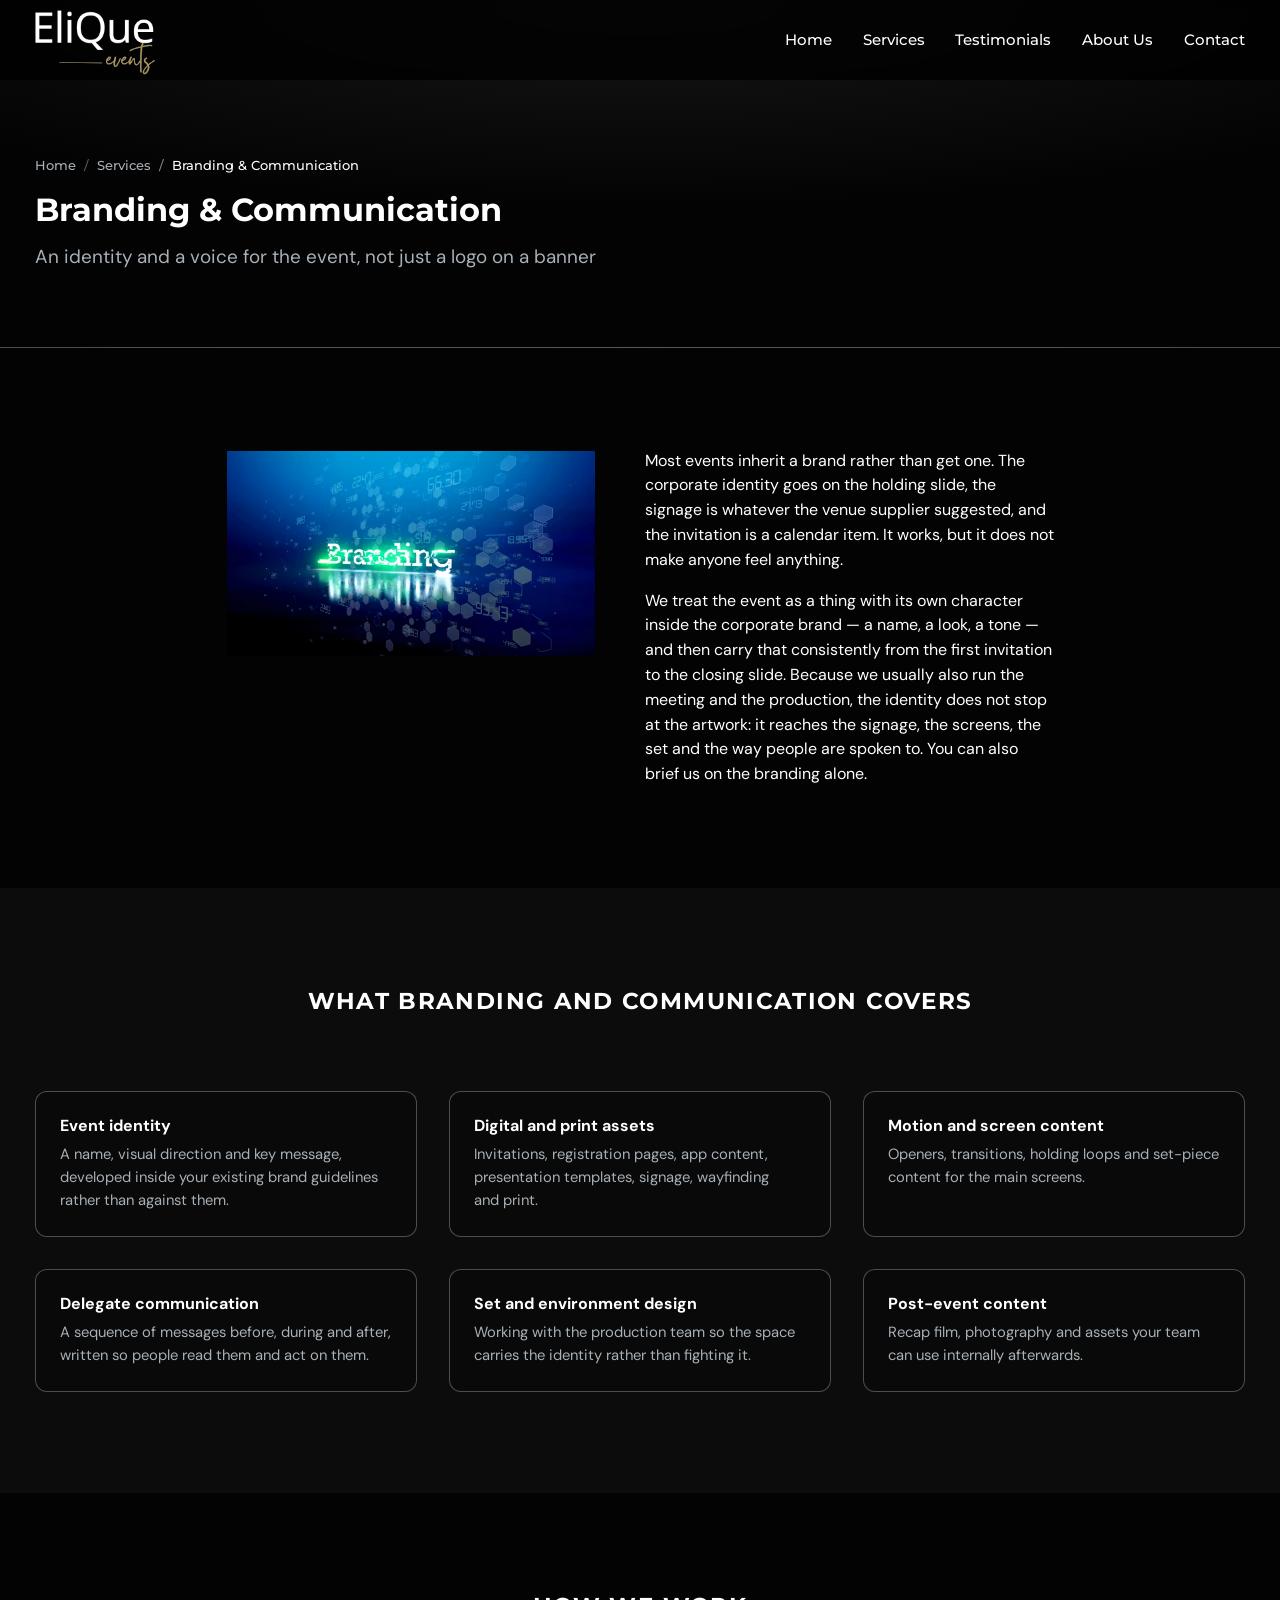
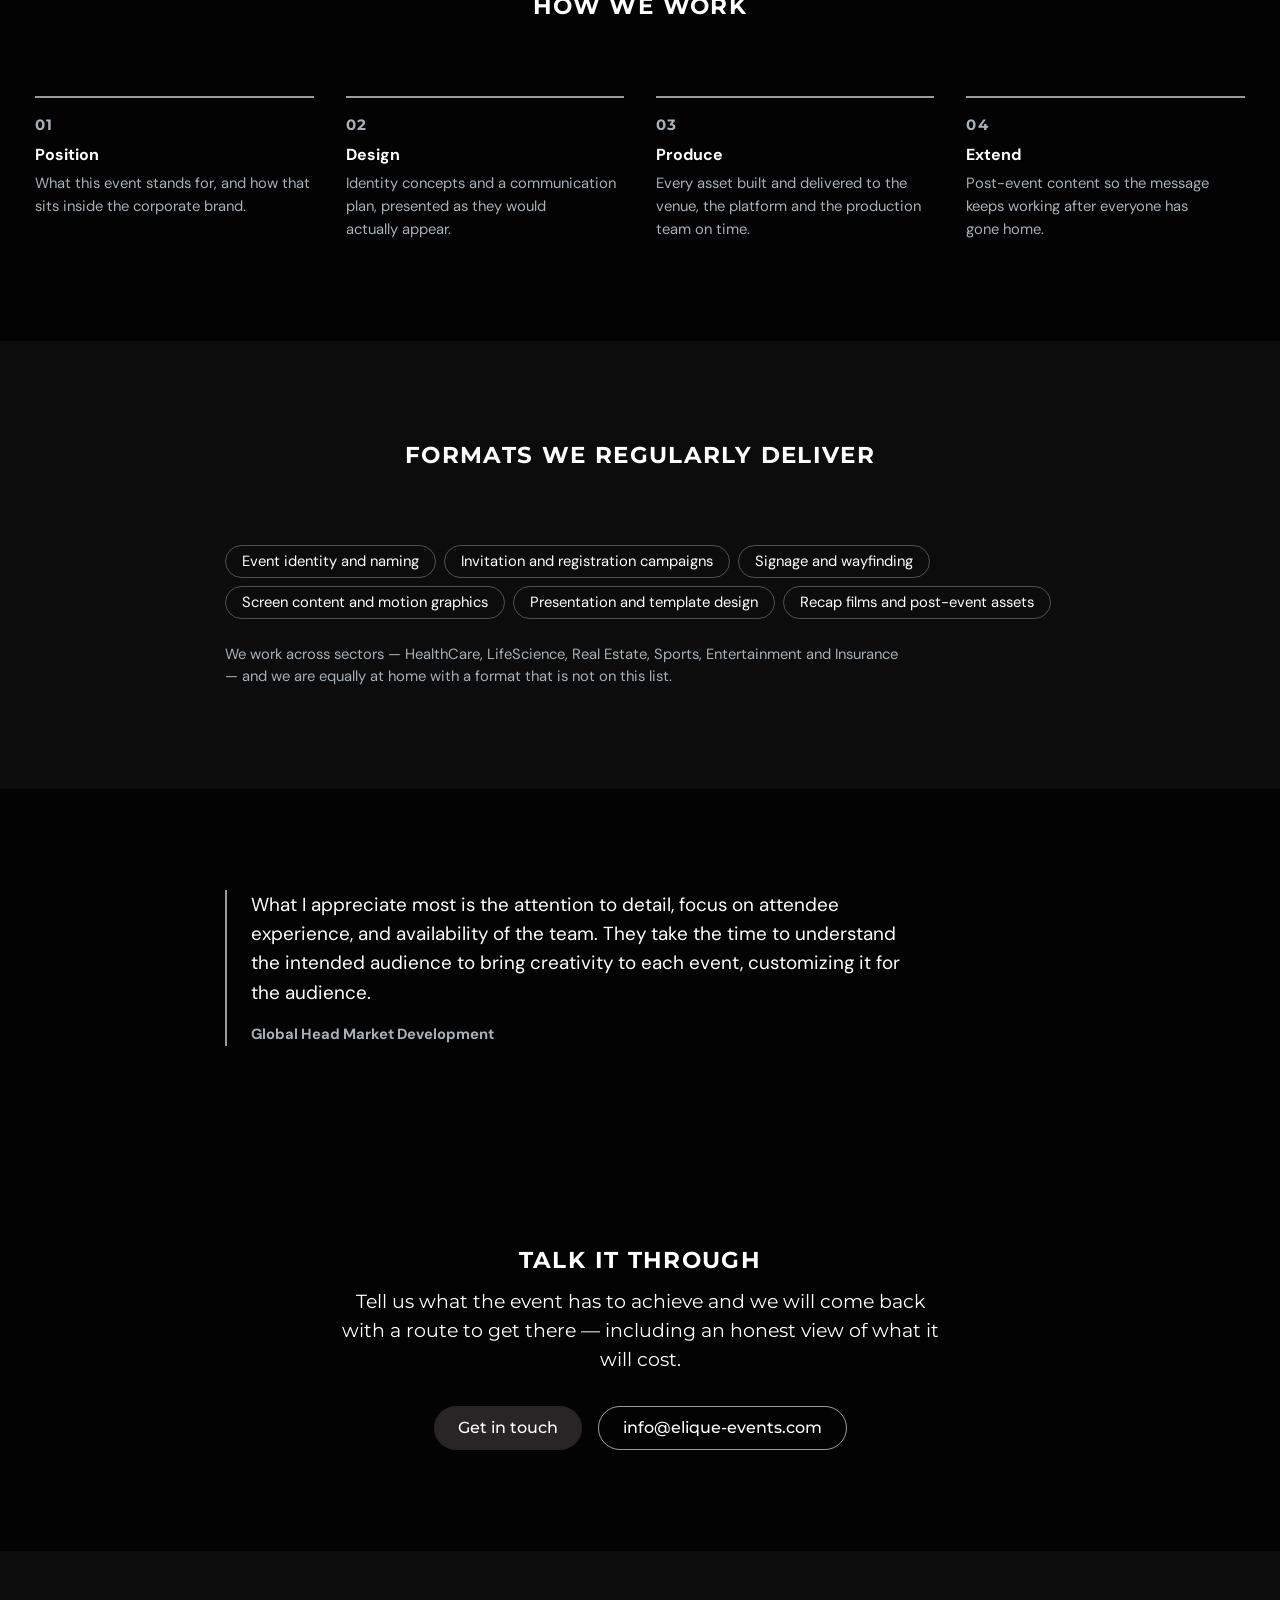
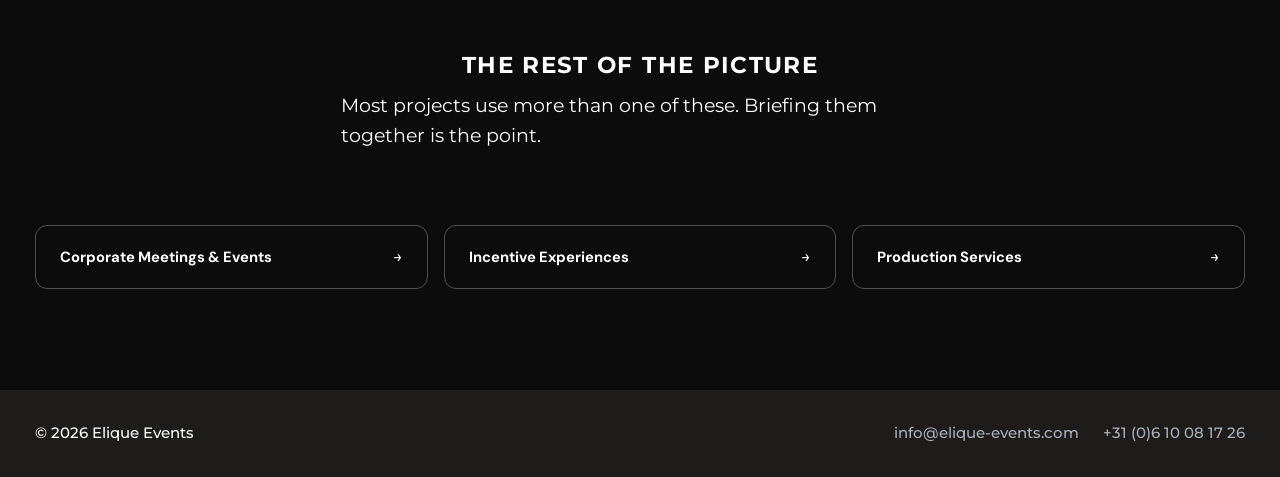
==== services/branding-and-communication/index.html @ b703ff75 "Merge branch 'feature/seo-service-pages' into develop" ====
<!DOCTYPE html>
<html lang="en">

<head>
  <meta charset="UTF-8">
  <meta name="viewport" content="width=device-width, initial-scale=1, viewport-fit=cover">

  <title>Event Branding &amp; Delegate Communication | Elique Events</title>
  <meta name="description" content="Event identity, signage, screen content and delegate communication. One consistent look and voice from the first invitation to the closing slide.">
  <link rel="canonical" href="https://elique-events.com/services/branding-and-communication/">
  <meta name="theme-color" content="#1e1b1b">

  <link rel="icon" href="../../assets/img/logo/icon-32.png" sizes="32x32" type="image/png">
  <link rel="icon" href="../../assets/img/logo/icon-192.png" sizes="192x192" type="image/png">
  <link rel="apple-touch-icon" href="../../assets/img/logo/icon-180.png">
  <link rel="manifest" href="../../site.webmanifest">

  <meta property="og:type" content="website">
  <meta property="og:site_name" content="Elique Events">
  <meta property="og:title" content="Event Branding &amp; Delegate Communication | Elique Events">
  <meta property="og:description" content="Event identity, signage, screen content and delegate communication. One consistent look and voice from the first invitation to the closing slide.">
  <meta property="og:url" content="https://elique-events.com/services/branding-and-communication/">
  <meta property="og:image" content="https://elique-events.com/assets/img/og-image.jpg">
  <meta property="og:image:width" content="1200">
  <meta property="og:image:height" content="630">
  <meta property="og:locale" content="en_GB">
  <meta name="twitter:card" content="summary_large_image">

  <link rel="preconnect" href="https://fonts.googleapis.com">
  <link rel="preconnect" href="https://fonts.gstatic.com" crossorigin>
  <link rel="stylesheet"
    href="https://fonts.googleapis.com/css2?family=DM+Sans:opsz,wght@9..40,400;9..40,700&family=Montserrat:wght@400;500;700&display=swap">

  <link rel="stylesheet" href="../../style.css">
  <script src="../../index.js" defer></script>

  <script type="application/ld+json">
  {
    "@context": "https://schema.org",
    "@graph": [
      {
        "@type": "Service",
        "name": "Branding & Communication",
        "serviceType": "Branding & Communication",
        "description": "Event identity, signage, screen content and delegate communication. One consistent look and voice from the first invitation to the closing slide.",
        "url": "https://elique-events.com/services/branding-and-communication/",
        "provider": { "@id": "https://elique-events.com/#organisation" },
        "areaServed": [
          { "@type": "Country", "name": "Netherlands" },
          { "@type": "Place", "name": "Europe" }
        ]
      },
      {
        "@type": "BreadcrumbList",
        "itemListElement": [
          { "@type": "ListItem", "position": 1, "name": "Home", "item": "https://elique-events.com/" },
          { "@type": "ListItem", "position": 2, "name": "Services", "item": "https://elique-events.com/#services" },
          { "@type": "ListItem", "position": 3, "name": "Branding & Communication", "item": "https://elique-events.com/services/branding-and-communication/" }
        ]
      }
    ]
  }
  </script>
</head>

<body>
  <a class="skip-link" href="#main">Skip to content</a>

  <header class="site-header" id="site-header">
    <div class="site-header__inner">
      <a class="site-header__logo" href="../../index.html" aria-label="Elique Events — home">
        <picture>
          <source srcset="../../assets/img/logo/logo-white.webp" type="image/webp">
          <img src="../../assets/img/logo/logo-white.png" width="181" height="106" alt="Elique Events">
        </picture>
      </a>

      <nav class="nav" aria-label="Main">
        <ul class="nav__list">
          <li><a class="nav__link" href="../../index.html#home">Home</a></li>
          <li><a class="nav__link" href="../../index.html#services">Services</a></li>
          <li><a class="nav__link" href="../../index.html#testimonials">Testimonials</a></li>
          <li><a class="nav__link" href="../../index.html#about">About Us</a></li>
          <li><a class="nav__link" href="../../index.html#contact">Contact</a></li>
        </ul>
      </nav>

      <button class="nav-toggle" id="nav-toggle" type="button" aria-expanded="false" aria-controls="nav-drawer"
        aria-label="Open menu">
        <span class="nav-toggle__box" aria-hidden="true">
          <span class="nav-toggle__bar"></span><span class="nav-toggle__bar"></span><span class="nav-toggle__bar"></span>
        </span>
      </button>
    </div>

    <nav class="nav-drawer" id="nav-drawer" aria-label="Mobile" hidden>
      <ul class="nav-drawer__list">
          <li><a class="nav__link" href="../../index.html#home">Home</a></li>
          <li><a class="nav__link" href="../../index.html#services">Services</a></li>
          <li><a class="nav__link" href="../../index.html#testimonials">Testimonials</a></li>
          <li><a class="nav__link" href="../../index.html#about">About Us</a></li>
          <li><a class="nav__link" href="../../index.html#contact">Contact</a></li>
      </ul>
    </nav>
  </header>

  <main id="main">
    <article>
      <header class="page-hero">
        <div class="shell">
          <nav class="breadcrumb" aria-label="Breadcrumb">
            <ol>
              <li><a href="../../index.html">Home</a></li>
              <li><a href="../../index.html#services">Services</a></li>
              <li aria-current="page">Branding &amp; Communication</li>
            </ol>
          </nav>
          <h1 class="page-hero__title">Branding &amp; Communication</h1>
          <p class="page-hero__lead">An identity and a voice for the event, not just a logo on a banner</p>
        </div>
      </header>

      <section class="section section--intro">
        <div class="shell shell--narrow">
          <div class="page-media">
            <picture>
              <source type="image/avif" srcset="../../assets/img/services/branding-400.avif 400w, ../../assets/img/services/branding-700.avif 700w" sizes="(max-width: 800px) 100vw, 720px">
              <source type="image/webp" srcset="../../assets/img/services/branding-400.webp 400w, ../../assets/img/services/branding-700.webp 700w" sizes="(max-width: 800px) 100vw, 720px">
              <img class="page-media__img" src="../../assets/img/services/branding-700.webp" width="700" height="505" decoding="async" alt="Animated branded graphics from an event showreel.">
            </picture>
          </div>
          <div class="prose">
            <p>Most events inherit a brand rather than get one. The corporate identity goes on the holding slide, the signage is whatever the venue supplier suggested, and the invitation is a calendar item. It works, but it does not make anyone feel anything.</p><p>We treat the event as a thing with its own character inside the corporate brand — a name, a look, a tone — and then carry that consistently from the first invitation to the closing slide. Because we usually also run the meeting and the production, the identity does not stop at the artwork: it reaches the signage, the screens, the set and the way people are spoken to. You can also brief us on the branding alone.</p>
          </div>
        </div>
      </section>

      <section class="section section--tint" aria-labelledby="includes-title">
        <div class="shell">
          <h2 class="section__title" id="includes-title">What branding and communication covers</h2>
          <div class="features">
            <div class="feature">
              <h3 class="feature__title">Event identity</h3>
              <p class="feature__text">A name, visual direction and key message, developed inside your existing brand guidelines rather than against them.</p>
            </div>
            <div class="feature">
              <h3 class="feature__title">Digital and print assets</h3>
              <p class="feature__text">Invitations, registration pages, app content, presentation templates, signage, wayfinding and print.</p>
            </div>
            <div class="feature">
              <h3 class="feature__title">Motion and screen content</h3>
              <p class="feature__text">Openers, transitions, holding loops and set-piece content for the main screens.</p>
            </div>
            <div class="feature">
              <h3 class="feature__title">Delegate communication</h3>
              <p class="feature__text">A sequence of messages before, during and after, written so people read them and act on them.</p>
            </div>
            <div class="feature">
              <h3 class="feature__title">Set and environment design</h3>
              <p class="feature__text">Working with the production team so the space carries the identity rather than fighting it.</p>
            </div>
            <div class="feature">
              <h3 class="feature__title">Post-event content</h3>
              <p class="feature__text">Recap film, photography and assets your team can use internally afterwards.</p>
            </div>
          </div>
        </div>
      </section>

      <section class="section" aria-labelledby="steps-title">
        <div class="shell">
          <h2 class="section__title" id="steps-title">How we work</h2>
          <ol class="steps" role="list">
            <li class="steps__item">
              <h3 class="steps__title">Position</h3>
              <p class="steps__text">What this event stands for, and how that sits inside the corporate brand.</p>
            </li>
            <li class="steps__item">
              <h3 class="steps__title">Design</h3>
              <p class="steps__text">Identity concepts and a communication plan, presented as they would actually appear.</p>
            </li>
            <li class="steps__item">
              <h3 class="steps__title">Produce</h3>
              <p class="steps__text">Every asset built and delivered to the venue, the platform and the production team on time.</p>
            </li>
            <li class="steps__item">
              <h3 class="steps__title">Extend</h3>
              <p class="steps__text">Post-event content so the message keeps working after everyone has gone home.</p>
            </li>
          </ol>
        </div>
      </section>

      <section class="section section--tint" aria-labelledby="formats-title">
        <div class="shell shell--narrow">
          <h2 class="section__title" id="formats-title">Formats we regularly deliver</h2>
          <ul class="tags" role="list">
            <li>Event identity and naming</li>
            <li>Invitation and registration campaigns</li>
            <li>Signage and wayfinding</li>
            <li>Screen content and motion graphics</li>
            <li>Presentation and template design</li>
            <li>Recap films and post-event assets</li>
          </ul>
          <p class="note">We work across sectors — HealthCare, LifeScience, Real Estate, Sports, Entertainment and Insurance — and we are equally at home with a format that is not on this list.</p>
        </div>
      </section>

      <section class="section" aria-labelledby="quote-title">
        <div class="shell shell--narrow">
          <h2 class="visually-hidden" id="quote-title">What clients say</h2>
          <blockquote class="pull-quote">
            <p>What I appreciate most is the attention to detail, focus on attendee experience, and availability of the team. They take the time to understand the intended audience to bring creativity to each event, customizing it for the audience.</p>
            <footer class="quote__source">Global Head Market Development</footer>
          </blockquote>
        </div>
      </section>

      <section class="section section--cta" aria-labelledby="cta-title">
        <div class="shell shell--narrow">
          <h2 class="section__title" id="cta-title">Talk it through</h2>
          <p class="section__lead">Tell us what the event has to achieve and we will come back with a route to get there — including an honest view of what it will cost.</p>
          <p class="cta-actions">
            <a class="btn" href="../../index.html#contact">Get in touch</a>
            <a class="btn btn--ghost" href="mailto:info@elique-events.com">info@elique-events.com</a>
          </p>
        </div>
      </section>

      <section class="section section--tint" aria-labelledby="related-title">
        <div class="shell">
          <h2 class="section__title" id="related-title">The rest of the picture</h2>
          <p class="section__lead">Most projects use more than one of these. Briefing them together is the point.</p>
          <ul class="related" role="list">
            <li><a class="related__link" href="../../services/corporate-meetings-and-events/">
              <span class="related__name">Corporate Meetings &amp; Events</span>
              <span class="related__go" aria-hidden="true">&rarr;</span>
            </a></li>
            <li><a class="related__link" href="../../services/incentive-experiences/">
              <span class="related__name">Incentive Experiences</span>
              <span class="related__go" aria-hidden="true">&rarr;</span>
            </a></li>
            <li><a class="related__link" href="../../services/production-services/">
              <span class="related__name">Production Services</span>
              <span class="related__go" aria-hidden="true">&rarr;</span>
            </a></li>
          </ul>
        </div>
      </section>
    </article>
  </main>

  <footer class="site-footer">
    <div class="shell site-footer__inner">
      <p class="site-footer__copy">&copy; <span data-year>2026</span> Elique Events</p>
      <ul class="site-footer__links" role="list">
        <li><a href="mailto:info@elique-events.com">info@elique-events.com</a></li>
        <li><a href="tel:+31610081726">+31 (0)6 10 08 17 26</a></li>
      </ul>
    </div>
  </footer>

  <button class="to-top" id="to-top" type="button" aria-label="Back to top" hidden>
    <svg viewBox="0 0 24 24" width="20" height="20" aria-hidden="true" focusable="false">
      <path d="M12 19V5m-7 7 7-7 7 7" fill="none" stroke="currentColor" stroke-width="2" stroke-linecap="round"
        stroke-linejoin="round" />
    </svg>
  </button>
</body>

</html>
---- style.css ----
/* =============================================================================
   Elique Events — stylesheet
   -----------------------------------------------------------------------------
   Organised as:
     1. Design tokens          6. Experience
     2. Reset & base           7. Services
     3. Utilities              8. Testimonials
     4. Header & navigation    9. About & contact
     5. Hero                  10. Footer & back-to-top
     5b. Backdrop             11. Service pages

   Conventions
     - Blocks are named `.block`, elements `.block__element`, variants
       `.block--variant`. No ID selectors are used for styling.
     - Every colour, space and font size comes from a token in section 1.
       Change a token there and it propagates everywhere.
     - Type and space scale fluidly with clamp(), so there are far fewer
       breakpoint overrides than a fixed-step approach needs.
   ========================================================================== */

/* =============================================================================
   1. Design tokens
   ========================================================================== */
:root {
  /* --- colour ------------------------------------------------------------ */
  --c-ink: #020302;          /* deepest background (testimonials)            */
  --c-surface: #1e1b1b;      /* header, drawer, footer                       */
  --c-raised: #292527;       /* buttons                                      */
  --c-text: #ffffff;
  --c-text-dim: #a8b0b8;     /* hover / secondary                            */
  --c-line: rgba(255, 255, 255, 0.28);
  --c-line-strong: rgba(255, 255, 255, 0.6);
  --c-focus: #8fc7ff;
  --c-error: #ff9b8f;
  --c-success: #9ff0b8;

  /* Section scrims. brightness(50%) is mathematically identical to a 50%
     black overlay, but an overlay does not force a second image decode. */
  --scrim-strong: rgba(0, 0, 0, 0.5);
  --scrim-soft: rgba(0, 0, 0, 0.3);

  /* --- typography -------------------------------------------------------- */
  --font-display: 'Montserrat', system-ui, -apple-system, 'Segoe UI', sans-serif;
  --font-body: 'DM Sans', system-ui, -apple-system, 'Segoe UI', sans-serif;

  --text-xs: clamp(0.75rem, 0.72rem + 0.15vw, 0.8125rem);
  --text-sm: clamp(0.8125rem, 0.78rem + 0.18vw, 0.9375rem);
  --text-base: clamp(0.875rem, 0.84rem + 0.2vw, 1rem);
  --text-md: clamp(1rem, 0.94rem + 0.3vw, 1.2rem);
  --text-lg: clamp(1.125rem, 1.02rem + 0.5vw, 1.5rem);
  --text-xl: clamp(1.375rem, 1.15rem + 1.1vw, 2.125rem);

  --leading-tight: 1.2;
  --leading-normal: 1.55;

  /* --- space ------------------------------------------------------------- */
  --space-3xs: 0.25rem;
  --space-2xs: 0.5rem;
  --space-xs: 0.75rem;
  --space-sm: 1rem;
  --space-md: 1.5rem;
  --space-lg: 2rem;
  --space-xl: 3rem;
  --space-2xl: clamp(2.5rem, 1.5rem + 4vw, 5rem);

  --gutter: clamp(1rem, 0.6rem + 2vw, 2.5rem);
  --section-padding: clamp(3rem, 1.5rem + 6vw, 6.5rem);

  /* --- layout ------------------------------------------------------------ */
  --shell-max: 1440px;
  --shell-narrow: 900px;
  --header-h: 80px;
  --radius-sm: 6px;
  --radius-md: 12px;
  --radius-pill: 999px;

  /* --- motion ------------------------------------------------------------ */
  --ease-out: cubic-bezier(0.22, 0.61, 0.36, 1);
  --ease-slide: cubic-bezier(0.77, 0, 0.175, 1);
  --dur-fast: 160ms;
  --dur: 300ms;
  --dur-slow: 700ms;

  --z-header: 100;
  --z-drawer: 90;
  --z-float: 80;
}

@media (max-width: 767px) {
  :root { --header-h: 68px; }
}

/* =============================================================================
   2. Reset & base
   ========================================================================== */
*,
*::before,
*::after { box-sizing: border-box; }

* { margin: 0; }

html {
  -webkit-text-size-adjust: 100%;
  scroll-behavior: smooth;
  /* Anchor targets clear the fixed header instead of hiding beneath it. */
  scroll-padding-top: var(--header-h);
}

body {
  min-height: 100svh;
  background-color: var(--c-ink);
  color: var(--c-text);
  font-family: var(--font-display);
  font-size: var(--text-base);
  font-weight: 500;
  line-height: var(--leading-normal);
  overflow-x: clip;
  -webkit-font-smoothing: antialiased;
  text-rendering: optimizeLegibility;
}

img,
picture,
video,
svg {
  display: block;
  max-width: 100%;
}

img,
video { height: auto; }

input,
textarea,
button,
select {
  font: inherit;
  color: inherit;
}

button { background: none; border: none; }

a { color: inherit; }

h1, h2, h3, h4 {
  font-family: var(--font-display);
  line-height: var(--leading-tight);
  text-wrap: balance;
}

p { text-wrap: pretty; }

/* One consistent, visible focus ring everywhere. The previous stylesheet
   removed outlines entirely, which made keyboard navigation impossible. */
:focus-visible {
  outline: 2px solid var(--c-focus);
  outline-offset: 3px;
  border-radius: var(--radius-sm);
}

::selection {
  background: var(--c-text);
  color: var(--c-ink);
}

/* =============================================================================
   3. Utilities
   ========================================================================== */
.shell {
  width: 100%;
  max-width: var(--shell-max);
  margin-inline: auto;
  padding-inline: var(--gutter);
}

.shell--narrow { max-width: var(--shell-narrow); }

.section { padding-block: var(--section-padding); }

.section__header {
  text-align: center;
  margin-bottom: var(--space-2xl);
}

.section__title {
  font-size: var(--text-lg);
  font-weight: 700;
  letter-spacing: 0.06em;
  text-transform: uppercase;
  text-align: center;
}

/* Some headings are full sentences rather than section labels, so they keep
   sentence case and normal tracking. */
.section__title--plain {
  font-weight: 500;
  letter-spacing: normal;
  text-transform: none;
  font-size: var(--text-lg);
}

.section__lead {
  margin-top: var(--space-xs);
  font-size: var(--text-md);
  font-weight: 400;
  max-width: 46ch;
  margin-inline: auto;
}

.rule {
  width: min(30%, 320px);
  height: 1px;
  margin: 0 auto var(--space-lg);
  border: 0;
  background: var(--c-line-strong);
}

.visually-hidden:not(:focus):not(:active) {
  position: absolute;
  width: 1px;
  height: 1px;
  margin: -1px;
  padding: 0;
  overflow: hidden;
  clip-path: inset(50%);
  white-space: nowrap;
}

.skip-link {
  position: absolute;
  left: var(--space-sm);
  top: var(--space-sm);
  z-index: 1000;
  padding: var(--space-2xs) var(--space-sm);
  background: var(--c-text);
  color: var(--c-ink);
  border-radius: var(--radius-sm);
  font-size: var(--text-sm);
  text-decoration: none;
  transform: translateY(-200%);
  transition: transform var(--dur-fast) var(--ease-out);
}

.skip-link:focus { transform: translateY(0); }

/* Scroll-reveal. Elements start slightly offset and settle once observed. */
.js [data-reveal] {
  opacity: 0;
  transform: translateY(18px);
  transition:
    opacity var(--dur-slow) var(--ease-out),
    transform var(--dur-slow) var(--ease-out);
}

.js [data-reveal].is-revealed {
  opacity: 1;
  transform: none;
}

/* =============================================================================
   4. Header & navigation
   ========================================================================== */
.site-header {
  position: fixed;
  inset: 0 0 auto;
  z-index: var(--z-header);
  background-color: rgba(0, 0, 0, 0.8);
  backdrop-filter: blur(6px);
  transition:
    background-color var(--dur) var(--ease-out),
    box-shadow var(--dur) var(--ease-out);
}

.site-header.is-scrolled {
  background-color: rgba(0, 0, 0, 0.92);
  box-shadow: 0 1px 0 var(--c-line), 0 10px 30px rgba(0, 0, 0, 0.35);
}

.site-header__inner {
  display: flex;
  align-items: center;
  justify-content: space-between;
  gap: var(--space-sm);
  width: 100%;
  max-width: 1500px;
  height: var(--header-h);
  margin-inline: auto;
  padding-inline: var(--gutter);
}

.site-header__logo {
  display: flex;
  align-items: center;
  flex: 0 0 auto;
}

.site-header__logo img {
  width: auto;
  height: clamp(44px, 6vw, 70px);
  transition: height var(--dur) var(--ease-out);
}

.site-header.is-scrolled .site-header__logo img { height: clamp(38px, 5vw, 56px); }

/* --- desktop nav --------------------------------------------------------- */
.nav__list {
  display: flex;
  gap: clamp(1rem, 2.4vw, 2rem);
  list-style: none;
  padding: 0;
}

.nav__link {
  position: relative;
  display: inline-block;
  padding-block: var(--space-3xs);
  font-size: var(--text-sm);
  text-decoration: none;
  white-space: nowrap;
}

.nav__link::after {
  content: '';
  position: absolute;
  left: 0;
  bottom: 0;
  width: 0;
  height: 2px;
  background: currentColor;
  transition: width var(--dur) var(--ease-out);
}

.nav__link:hover::after,
.nav__link:focus-visible::after,
.nav__link[aria-current='true']::after { width: 100%; }

.nav__link[aria-current='true'] { color: var(--c-text); }

/* --- toggle button ------------------------------------------------------- */
.nav-toggle {
  display: none;
  padding: var(--space-2xs);
  cursor: pointer;
  color: var(--c-text);
}

.nav-toggle__box {
  display: grid;
  gap: 5px;
  width: 26px;
}

.nav-toggle__bar {
  display: block;
  height: 2px;
  background: currentColor;
  border-radius: 2px;
  transition: transform var(--dur) var(--ease-out), opacity var(--dur-fast) linear;
}

.nav-toggle[aria-expanded='true'] .nav-toggle__bar:nth-child(1) { transform: translateY(7px) rotate(45deg); }
.nav-toggle[aria-expanded='true'] .nav-toggle__bar:nth-child(2) { opacity: 0; }
.nav-toggle[aria-expanded='true'] .nav-toggle__bar:nth-child(3) { transform: translateY(-7px) rotate(-45deg); }

/* --- mobile drawer ------------------------------------------------------- */
.nav-drawer {
  position: absolute;
  right: var(--gutter);
  top: calc(var(--header-h) + 8px);
  z-index: var(--z-drawer);
  width: min(300px, calc(100vw - var(--gutter) * 2));
  background-color: rgba(30, 27, 27, 0.96);
  backdrop-filter: blur(8px);
  border: 1px solid var(--c-line);
  border-radius: var(--radius-md);
  box-shadow: 0 18px 40px rgba(0, 0, 0, 0.5);
  overflow: hidden;
  display: grid;
  grid-template-rows: 0fr;
  opacity: 0;
  transition:
    grid-template-rows var(--dur) var(--ease-out),
    opacity var(--dur-fast) linear;
}

.nav-drawer[hidden] { display: none; }

.nav-drawer.is-open {
  grid-template-rows: 1fr;
  opacity: 1;
}

.nav-drawer__list {
  min-height: 0;
  list-style: none;
  margin: 0;
  padding: 0;
}

.nav-drawer.is-open .nav-drawer__list { padding-block: var(--space-2xs); }

.nav-drawer__list li { display: block; }

.nav-drawer .nav__link {
  display: block;
  padding: var(--space-xs) var(--space-md);
  text-align: center;
}

.nav-drawer .nav__link::after { display: none; }

.nav-drawer .nav__link:hover,
.nav-drawer .nav__link[aria-current='true'] { background: rgba(255, 255, 255, 0.08); }

@media (max-width: 1024px) {
  .nav { display: none; }
  .nav-toggle { display: block; }
}

/* =============================================================================
   5. Hero
   ========================================================================== */
.hero {
  position: relative;
  display: grid;
  place-items: center;
  min-height: 70svh;
  padding: calc(var(--header-h) + var(--space-xl)) var(--gutter) var(--space-xl);
  overflow: hidden;
  isolation: isolate;
  background-color: #0a1016;
}

.hero__media {
  position: absolute;
  inset: 0;
  z-index: -1;
}

.hero__video {
  width: 100%;
  height: 100%;
  object-fit: cover;
}

.hero::after {
  content: '';
  position: absolute;
  inset: 0;
  z-index: -1;
  background: linear-gradient(180deg, rgba(0, 0, 0, 0.45) 0%, rgba(0, 0, 0, 0.15) 45%, rgba(0, 0, 0, 0.45) 100%);
}

.hero__content { text-align: center; }

.hero__title {
  font-size: var(--text-xl);
  font-weight: 700;
  margin-bottom: var(--space-sm);
  text-shadow: 0 2px 18px rgba(0, 0, 0, 0.55);
}

.hero__tagline {
  font-size: var(--text-lg);
  font-weight: 400;
  text-shadow: 0 2px 14px rgba(0, 0, 0, 0.5);
}

/* Landscape phones: the video plus 70svh leaves no room for the copy. */
@media (max-height: 480px) and (orientation: landscape) {
  .hero { min-height: 100svh; }
}

/* =============================================================================
   5b. Continuous backdrop
   -----------------------------------------------------------------------------
   Four sections share one tall venue photo. A sticky layer pins the image to
   the viewport for the length of the group, and JS pans it downwards as you
   scroll, so you travel from the lighting rig at the top of the photo to the
   seating at the bottom. Because it is one image on one element there are no
   seams and nothing has to line up by hand.
   ========================================================================== */
/* Registering the property lets the engine treat it as a length rather than
   an opaque string, which keeps the pan on the compositor. */
@property --backdrop-pan {
  syntax: '<length>';
  inherits: false;
  initial-value: 0px;
}

.backdrop {
  position: relative;
  isolation: isolate;
  background-color: var(--c-ink);
  /* Width-to-height ratio of the backdrop photo, used to size the pan area. */
  --backdrop-aspect: 1;
  --backdrop-scale: 2;
}

/* Phones get the portrait rendition, which is a much taller crop. */
@media (max-width: 700px) {
  .backdrop { --backdrop-aspect: 0.42; }
}

.backdrop__media {
  position: absolute;
  inset: 0;
  z-index: -1;
}

.backdrop__frame {
  position: sticky;
  top: 0;
  height: 100svh;
  overflow: hidden;
}

.backdrop__frame picture {
  display: block;
  height: 100%;
}

.backdrop__img {
  width: 100%;
  /* Two viewports tall, so there is a viewport's worth of travel — but never
     shorter than the photo's own proportions demand, otherwise `cover` would
     crop the seating off the bottom on very wide screens. */
  height: max(
    calc(100% * var(--backdrop-scale, 2)),
    calc(100vw / var(--backdrop-aspect, 0.8))
  );
  object-fit: cover;
  object-position: center top;
  /* Driven by JS. Transform only, so panning stays on the compositor. */
  transform: translate3d(0, var(--backdrop-pan, 0px), 0);
  will-change: transform;
}

/* Scrim lives inside the frame, so it is fixed to the viewport and darkens
   every section by the same amount — no banding at section boundaries. */
.backdrop__frame::after {
  content: '';
  position: absolute;
  inset: 0;
  background: linear-gradient(180deg,
    rgba(0, 0, 0, 0.58) 0%,
    rgba(0, 0, 0, 0.42) 32%,
    rgba(0, 0, 0, 0.42) 68%,
    rgba(0, 0, 0, 0.6) 100%);
}

@media (prefers-reduced-motion: reduce) {
  /* No pan; sit at a fixed point in the photo instead. */
  .backdrop__img {
    transform: translate3d(0, calc(-50% * (var(--backdrop-scale, 2) - 1) / var(--backdrop-scale, 2)), 0);
    will-change: auto;
  }
}

/* =============================================================================
   6. Experience
   ========================================================================== */
.experience { position: relative; }

.experience__grid {
  display: grid;
  grid-template-columns: repeat(3, 1fr);
  /* `start` rather than the default `stretch`: a stretched grid item takes the
     row height, which would silently override the tiles' aspect-ratio. */
  align-items: start;
  gap: clamp(0.75rem, 4vw, 5rem);
  max-width: 1100px;
  margin: var(--space-2xl) auto 0;
  padding: 0;
  list-style: none;
}

.experience__tile {
  aspect-ratio: 1 / 1;
  overflow: hidden;
  border-radius: 2px;
}

.experience__tile picture {
  display: block;
  height: 100%;
}

.experience__tile img {
  width: 100%;
  height: 100%;
  object-fit: cover;
  transition: transform var(--dur-slow) var(--ease-out);
}

@media (hover: hover) {
  .experience__tile:hover img { transform: scale(1.05); }
}

/* =============================================================================
   7. Services
   ========================================================================== */
.services { position: relative; }

.services__grid {
  display: grid;
  grid-template-columns: repeat(auto-fit, minmax(min(260px, 100%), 1fr));
  gap: var(--space-2xl) var(--space-lg);
  max-width: 1400px;
  margin-inline: auto;
  padding: 0;
  list-style: none;
}

.service-card { text-align: center; }

.service-card__media {
  aspect-ratio: 3 / 2;
  overflow: hidden;
  outline: 2px solid var(--c-ink);
  outline-offset: -2px;
  background-color: rgba(0, 0, 0, 0.4);
}

.service-card__media img,
.service-card__media video {
  width: 100%;
  height: 100%;
  object-fit: cover;
  transition: transform var(--dur-slow) var(--ease-out);
}

@media (hover: hover) {
  .service-card:hover .service-card__media img,
  .service-card:hover .service-card__media video { transform: scale(1.04); }
}

.service-card__title {
  margin-top: var(--space-sm);
  font-family: var(--font-body);
  font-size: var(--text-md);
  font-weight: 700;
}

.service-card__text {
  margin-top: var(--space-3xs);
  font-family: var(--font-body);
  font-weight: 400;
}

/* Mirrored alignment from the original design, once there is room for it. */
@media (min-width: 620px) {
  .service-card:nth-child(-n + 2) { text-align: left; }
  .service-card:nth-child(n + 3) { text-align: right; }
}

/* =============================================================================
   8. Testimonials
   ========================================================================== */
/* Sits on the darkest part of the backdrop; a local scrim keeps the longer
   quotes comfortably readable without introducing a visible band. */
.testimonials { position: relative; }

.testimonials::before {
  content: '';
  position: absolute;
  inset: 0;
  z-index: -1;
  background: radial-gradient(120% 70% at 50% 50%, rgba(0, 0, 0, 0.55), transparent 70%);
}

.carousel { margin-top: var(--space-xl); }

/* The arrows and the slide viewport share a row; the decorative quote marks
   anchor to this row so the lower one hugs the quote rather than floating
   below the dots. */
.carousel__row {
  position: relative;
  display: grid;
  grid-template-columns: auto minmax(0, 1fr) auto;
  align-items: center;
  gap: var(--space-2xs);
}

/* Decorative quote marks, sized in rem rather than vh so they do not resize
   when the browser chrome appears on mobile. */
.carousel__quote {
  position: absolute;
  z-index: 2;
  width: clamp(3rem, 9vw, 7rem);
  aspect-ratio: 1 / 1;
  pointer-events: none;
  background-image: image-set(
    url('assets/img/ui/quote.webp') type('image/webp'));
  background-image: image-set(
    url('assets/img/ui/quote.avif') type('image/avif'),
    url('assets/img/ui/quote.webp') type('image/webp'));
  background-size: contain;
  background-repeat: no-repeat;
  background-position: center;
  opacity: 0.9;
}

.carousel__quote--open {
  left: 0;
  top: 0;
  transform: translate(-30%, -45%);
}

.carousel__quote--close {
  right: 0;
  bottom: 0;
  transform: translate(30%, 45%) rotate(180deg);
}

.carousel__viewport {
  grid-column: 2;
  overflow: hidden;
}

.carousel__track {
  display: flex;
  margin: 0;
  padding: 0;
  list-style: none;
  transition: transform 800ms var(--ease-slide);
}

/* A flex row takes the height of its tallest child, so the carousel sizes
   itself to the longest testimonial instead of needing a fixed pixel height
   (which was why the type had to shrink to 0.6rem on small screens). */
.carousel__slide {
  flex: 0 0 100%;
  display: grid;
  place-items: center;
  padding-inline: var(--space-xs);
}

/* Off-screen slides carry the `inert` attribute (set in JS), which removes
   them from the tab order and the accessibility tree without hiding them
   visually — so the slide transition still reads correctly. */
.carousel__slide[inert] { cursor: default; }

.quote { margin: 0; }

.quote p {
  font-family: var(--font-body);
  font-size: var(--text-base);
  font-weight: 400;
  line-height: var(--leading-normal);
  max-width: 62ch;
  margin-inline: auto;
}

.quote__source {
  margin-top: var(--space-sm);
  font-family: var(--font-body);
  font-size: var(--text-sm);
  font-weight: 700;
  color: var(--c-text-dim);
}

.carousel__arrow {
  display: grid;
  place-items: center;
  width: 44px;
  height: 44px;
  border-radius: var(--radius-pill);
  color: var(--c-text);
  opacity: 0.45;
  cursor: pointer;
  transition: opacity var(--dur-fast) var(--ease-out), background-color var(--dur-fast) var(--ease-out);
}

.carousel__arrow:hover,
.carousel__arrow:focus-visible {
  opacity: 1;
  background-color: rgba(255, 255, 255, 0.08);
}

.carousel__arrow--prev { grid-column: 1; }
.carousel__arrow--next { grid-column: 3; }

.carousel__controls {
  display: flex;
  align-items: center;
  justify-content: center;
  gap: var(--space-md);
  margin-top: var(--space-lg);
}

.carousel__dots {
  display: flex;
  gap: var(--space-2xs);
}

.carousel__dot {
  width: 10px;
  height: 10px;
  padding: 0;
  border-radius: var(--radius-pill);
  background: rgba(255, 255, 255, 0.3);
  cursor: pointer;
  transition: background-color var(--dur-fast) var(--ease-out), transform var(--dur-fast) var(--ease-out);
}

.carousel__dot:hover { background: rgba(255, 255, 255, 0.55); }

.carousel__dot[aria-selected='true'] {
  background: var(--c-text);
  transform: scale(1.15);
}

.carousel__playpause {
  display: grid;
  place-items: center;
  width: 28px;
  height: 28px;
  border-radius: var(--radius-pill);
  border: 1px solid var(--c-line);
  color: var(--c-text);
  opacity: 0.55;
  cursor: pointer;
  transition: opacity var(--dur-fast) var(--ease-out);
}

.carousel__playpause:hover,
.carousel__playpause:focus-visible { opacity: 1; }

.carousel__playpause .icon-play { display: none; }
.carousel__playpause[aria-pressed='true'] .icon-pause { display: none; }
.carousel__playpause[aria-pressed='true'] .icon-play { display: block; }

@media (max-width: 560px) {
  .carousel__row { grid-template-columns: minmax(0, 1fr); }
  .carousel__viewport { grid-column: 1; }
  .carousel__arrow { display: none; }
  /* Keep the marks inside the viewport on narrow screens instead of letting
     them hang off the edges. */
  .carousel__quote--open { transform: translate(-6%, -35%); }
  .carousel__quote--close { transform: translate(6%, 35%) rotate(180deg); }
}

/* =============================================================================
   9. About & contact
   ========================================================================== */
.about-heading {
  display: grid;
  place-items: center;
  min-height: clamp(140px, 22vh, 220px);
  padding-block: var(--space-lg);
}

.about {
  position: relative;
  isolation: isolate;
  /* Breathing room at the top so the venue backdrop can fade into the office
     photo instead of cutting straight from one to the other. */
  padding-top: clamp(2.5rem, 7vh, 6rem);
  padding-bottom: var(--section-padding);
  background-color: #14171a;
  background-image: image-set(
    url('assets/img/bg/about-office-1280.webp') type('image/webp'));
  background-image: image-set(
    url('assets/img/bg/about-office-1280.avif') type('image/avif'),
    url('assets/img/bg/about-office-1280.webp') type('image/webp'));
  background-size: cover;
  background-position: center;
}

.about::before {
  content: '';
  position: absolute;
  inset: 0;
  z-index: -1;
  /* Near-black at the very top so it blends out of the venue backdrop, then
     opens up for the banner, then closes down again so the contact form keeps
     enough contrast against the brightest part of the office photo. */
  background: linear-gradient(180deg,
    rgba(0, 0, 0, 0.94) 0%,
    rgba(0, 0, 0, 0.34) 8%,
    rgba(0, 0, 0, 0.42) 30%,
    rgba(0, 0, 0, 0.78) 66%,
    rgba(0, 0, 0, 0.9) 100%);
}

.about__banner {
  display: grid;
  align-items: center;
  min-height: clamp(180px, 26vh, 280px);
  padding-block: var(--space-xl);
  background-image: image-set(
    url('assets/img/ui/about-banner.webp') type('image/webp'));
  background-image: image-set(
    url('assets/img/ui/about-banner.avif') type('image/avif'),
    url('assets/img/ui/about-banner.webp') type('image/webp'));
  background-size: 100% 100%;
  background-repeat: no-repeat;
}

.about__banner p {
  font-family: var(--font-body);
  font-weight: 400;
  text-align: center;
  max-width: 68ch;
  margin-inline: auto;
}

.about__banner p + p { margin-top: var(--space-sm); }

/* --- contact ------------------------------------------------------------- */
.contact {
  display: grid;
  grid-template-columns: repeat(auto-fit, minmax(min(320px, 100%), 1fr));
  gap: var(--space-2xl) var(--space-xl);
  align-items: start;
  justify-items: center;
  margin-top: var(--space-2xl);
  scroll-margin-top: calc(var(--header-h) + var(--space-lg));
}

.contact__intro { width: min(100%, 420px); }

.contact__eyebrow {
  font-size: var(--text-md);
  font-weight: 500;
}

.contact__title {
  font-size: var(--text-lg);
  font-weight: 700;
  letter-spacing: 0.06em;
  text-transform: uppercase;
  margin-top: var(--space-3xs);
}

.contact__details {
  margin-top: var(--space-md);
  padding: 0;
  list-style: none;
  display: grid;
  gap: var(--space-2xs);
}

.contact__details a {
  display: inline-flex;
  align-items: center;
  gap: var(--space-2xs);
  padding-block: var(--space-3xs);
  font-size: var(--text-base);
  text-decoration: none;
  transition: color var(--dur-fast) var(--ease-out);
}

.contact__details a:hover { color: var(--c-text-dim); }

.contact__icon { flex: 0 0 auto; }

/* --- form ---------------------------------------------------------------- */
.contact__form-wrap { width: min(100%, 420px); }

.form {
  display: grid;
  gap: var(--space-md);
}

.hp {
  position: absolute;
  left: -9999px;
  opacity: 0;
}

.field__input {
  width: 100%;
  padding: var(--space-2xs) var(--space-2xs) var(--space-2xs) 10px;
  color: var(--c-text);
  background-color: transparent;
  border: none;
  border-bottom: 2px solid var(--c-line-strong);
  border-radius: 0;
  transition: border-color var(--dur-fast) var(--ease-out);
  /* iOS zooms the page in when a focused field is under 16px. */
  font-size: max(16px, var(--text-base));
}

.field__input::placeholder {
  color: rgba(255, 255, 255, 0.85);
  opacity: 1;
}

.field__input:hover { border-bottom-color: var(--c-text); }

.field__input:focus-visible {
  outline: none;
  border-bottom-color: var(--c-focus);
  box-shadow: 0 2px 0 0 var(--c-focus);
}

.field__input--area {
  min-height: 120px;
  padding-top: var(--space-xs);
  resize: vertical;
}

.field__input[aria-invalid='true'] { border-bottom-color: var(--c-error); }

.field__error {
  margin-top: var(--space-3xs);
  font-size: var(--text-xs);
  color: var(--c-error);
}

/* Chrome paints a solid background over autofilled fields; this keeps the
   transparent look while staying legible. */
.field__input:-webkit-autofill,
.field__input:-webkit-autofill:hover,
.field__input:-webkit-autofill:focus {
  -webkit-text-fill-color: var(--c-text);
  -webkit-box-shadow: 0 0 0 100px var(--c-surface) inset;
  caret-color: var(--c-text);
}

.btn {
  justify-self: start;
  display: inline-flex;
  align-items: center;
  gap: var(--space-2xs);
  min-height: 44px;
  padding: var(--space-2xs) var(--space-md);
  background-color: var(--c-raised);
  border-radius: var(--radius-pill);
  font-size: var(--text-base);
  cursor: pointer;
  transition:
    background-color var(--dur-fast) var(--ease-out),
    transform var(--dur-fast) var(--ease-out);
}

.btn:hover {
  background-color: #3a3436;
  transform: scale(1.04);
}

.btn:active { transform: scale(0.99); }

.btn[disabled] {
  opacity: 0.6;
  cursor: progress;
  transform: none;
}

.btn__spinner {
  display: none;
  width: 15px;
  height: 15px;
  border: 2px solid rgba(255, 255, 255, 0.35);
  border-top-color: var(--c-text);
  border-radius: var(--radius-pill);
  animation: spin 700ms linear infinite;
}

.btn.is-busy .btn__spinner { display: block; }

@keyframes spin { to { transform: rotate(360deg); } }

.form__status {
  min-height: 1.4em;
  font-size: var(--text-sm);
}

.form__status.is-error { color: var(--c-error); }
.form__status.is-success { color: var(--c-success); }

@media (min-width: 900px) {
  .contact { justify-items: stretch; }
  .contact__intro { justify-self: end; }
  .contact__form-wrap { justify-self: start; }
}

/* =============================================================================
   10. Footer & back-to-top
   ========================================================================== */
.site-footer {
  padding-block: var(--space-lg);
  background-color: var(--c-surface);
}

.site-footer__inner {
  display: flex;
  flex-wrap: wrap;
  align-items: center;
  justify-content: space-between;
  gap: var(--space-sm) var(--space-lg);
  font-size: var(--text-sm);
}

.site-footer__links {
  display: flex;
  flex-wrap: wrap;
  gap: var(--space-sm) var(--space-md);
  margin: 0;
  padding: 0;
  list-style: none;
}

.site-footer__links a {
  text-decoration: none;
  color: var(--c-text-dim);
  transition: color var(--dur-fast) var(--ease-out);
}

.site-footer__links a:hover { color: var(--c-text); }

.to-top {
  position: fixed;
  right: var(--gutter);
  bottom: var(--gutter);
  z-index: var(--z-float);
  display: grid;
  place-items: center;
  width: 44px;
  height: 44px;
  color: var(--c-text);
  background-color: rgba(30, 27, 27, 0.85);
  border: 1px solid var(--c-line);
  border-radius: var(--radius-pill);
  backdrop-filter: blur(6px);
  cursor: pointer;
  opacity: 0;
  transform: translateY(12px);
  transition: opacity var(--dur) var(--ease-out), transform var(--dur) var(--ease-out);
}

.to-top[hidden] { display: none; }

.to-top.is-visible {
  opacity: 1;
  transform: none;
}

.to-top:hover { background-color: var(--c-raised); }

/* =============================================================================
   Reduced motion
   ========================================================================== */
@media (prefers-reduced-motion: reduce) {
  html { scroll-behavior: auto; }

  *,
  *::before,
  *::after {
    animation-duration: 0.01ms !important;
    animation-iteration-count: 1 !important;
    transition-duration: 0.01ms !important;
    scroll-behavior: auto !important;
  }

  .js [data-reveal] {
    opacity: 1;
    transform: none;
  }
}

/* =============================================================================
   Larger viewports — swap in the wider background renditions
   ========================================================================== */
@media (min-width: 1100px) {
  .about {
    background-image: image-set(url('assets/img/bg/about-office-2400.webp') type('image/webp'));
    background-image: image-set(
      url('assets/img/bg/about-office-2400.avif') type('image/avif'),
      url('assets/img/bg/about-office-2400.webp') type('image/webp'));
  }
}

/* =============================================================================
   Print
   ========================================================================== */
@media print {
  .site-header,
  .nav-drawer,
  .to-top,
  .carousel__arrow,
  .carousel__controls,
  .hero__media { display: none !important; }

  body { background: #fff; color: #000; }

  .section { padding-block: 1rem; }

  .carousel__track { display: block; transform: none !important; }
  .carousel__slide { break-inside: avoid; }
}

/* =============================================================================
   11. Service pages
   -----------------------------------------------------------------------------
   Sub-pages reuse the header, footer, tokens and behaviour from the homepage.
   Only the content blocks below are specific to them.
   ========================================================================== */
.page-hero {
  padding: calc(var(--header-h) + var(--space-2xl)) 0 var(--space-2xl);
  background:
    radial-gradient(120% 100% at 50% 0%, rgba(255, 255, 255, 0.08), transparent 60%),
    var(--c-ink);
  border-bottom: 1px solid var(--c-line);
}

.page-hero__title {
  font-size: var(--text-xl);
  font-weight: 700;
  margin-top: var(--space-sm);
}

.page-hero__lead {
  margin-top: var(--space-xs);
  max-width: 52ch;
  font-family: var(--font-body);
  font-size: var(--text-md);
  font-weight: 400;
  color: var(--c-text-dim);
}

/* --- breadcrumb ---------------------------------------------------------- */
.breadcrumb ol {
  display: flex;
  flex-wrap: wrap;
  gap: var(--space-3xs) var(--space-2xs);
  margin: 0;
  padding: 0;
  list-style: none;
  font-size: var(--text-xs);
  color: var(--c-text-dim);
}

.breadcrumb li + li::before {
  content: '/';
  margin-right: var(--space-2xs);
  opacity: 0.5;
}

.breadcrumb a {
  color: inherit;
  text-decoration: none;
}

.breadcrumb a:hover { color: var(--c-text); }

.breadcrumb [aria-current='page'] { color: var(--c-text); }

/* --- generic content sections -------------------------------------------- */
.section--tint { background-color: rgba(255, 255, 255, 0.035); }

.section--intro .shell { display: grid; gap: var(--space-xl); }

.section--cta { text-align: center; }

.page-media {
  overflow: hidden;
  border-radius: 2px;
  outline: 2px solid var(--c-ink);
  outline-offset: -2px;
}

.page-media__img {
  width: 100%;
  aspect-ratio: 16 / 9;
  object-fit: cover;
}

.prose {
  font-family: var(--font-body);
  font-weight: 400;
  max-width: 68ch;
}

.prose p + p { margin-top: var(--space-sm); }

.note {
  margin-top: var(--space-md);
  font-family: var(--font-body);
  font-weight: 400;
  font-size: var(--text-sm);
  color: var(--c-text-dim);
  max-width: 68ch;
}

/* --- feature grid -------------------------------------------------------- */
.features {
  display: grid;
  grid-template-columns: repeat(auto-fit, minmax(min(280px, 100%), 1fr));
  gap: var(--space-lg);
  margin-top: var(--space-2xl);
}

.feature {
  padding: var(--space-md);
  border: 1px solid var(--c-line);
  border-radius: var(--radius-md);
  background: rgba(0, 0, 0, 0.25);
}

.feature__title {
  font-family: var(--font-body);
  font-size: var(--text-base);
  font-weight: 700;
}

.feature__text {
  margin-top: var(--space-2xs);
  font-family: var(--font-body);
  font-size: var(--text-sm);
  font-weight: 400;
  color: var(--c-text-dim);
}

/* --- numbered process ---------------------------------------------------- */
.steps {
  display: grid;
  grid-template-columns: repeat(auto-fit, minmax(min(220px, 100%), 1fr));
  gap: var(--space-lg);
  margin: var(--space-2xl) 0 0;
  padding: 0;
  counter-reset: step;
  list-style: none;
}

.steps__item {
  counter-increment: step;
  padding-top: var(--space-sm);
  border-top: 2px solid var(--c-line-strong);
}

.steps__item::before {
  content: counter(step, decimal-leading-zero);
  display: block;
  margin-bottom: var(--space-2xs);
  font-size: var(--text-sm);
  font-weight: 700;
  letter-spacing: 0.08em;
  color: var(--c-text-dim);
}

.steps__title {
  font-family: var(--font-body);
  font-size: var(--text-base);
  font-weight: 700;
}

.steps__text {
  margin-top: var(--space-2xs);
  font-family: var(--font-body);
  font-size: var(--text-sm);
  font-weight: 400;
  color: var(--c-text-dim);
}

/* --- tag list ------------------------------------------------------------ */
.tags {
  display: flex;
  flex-wrap: wrap;
  gap: var(--space-2xs);
  margin: var(--space-2xl) 0 0;
  padding: 0;
  list-style: none;
}

.tags li {
  padding: var(--space-3xs) var(--space-sm);
  border: 1px solid var(--c-line);
  border-radius: var(--radius-pill);
  font-family: var(--font-body);
  font-size: var(--text-sm);
  font-weight: 400;
}

/* --- pull quote ---------------------------------------------------------- */
.pull-quote {
  margin: 0;
  padding-left: var(--space-md);
  border-left: 2px solid var(--c-line-strong);
  font-family: var(--font-body);
  font-weight: 400;
  max-width: 62ch;
}

.pull-quote p { font-size: var(--text-md); }

/* --- call to action ------------------------------------------------------ */
.cta-actions {
  display: flex;
  flex-wrap: wrap;
  gap: var(--space-sm);
  justify-content: center;
  margin-top: var(--space-lg);
}

.btn--ghost {
  background-color: transparent;
  border: 1px solid var(--c-line-strong);
  text-decoration: none;
}

.btn--ghost:hover { background-color: rgba(255, 255, 255, 0.08); }

.cta-actions .btn { text-decoration: none; }

/* --- related services ---------------------------------------------------- */
.related {
  display: grid;
  grid-template-columns: repeat(auto-fit, minmax(min(260px, 100%), 1fr));
  gap: var(--space-sm);
  margin: var(--space-2xl) 0 0;
  padding: 0;
  list-style: none;
}

.related__link {
  display: flex;
  align-items: center;
  justify-content: space-between;
  gap: var(--space-sm);
  min-height: 64px;
  padding: var(--space-sm) var(--space-md);
  border: 1px solid var(--c-line);
  border-radius: var(--radius-md);
  text-decoration: none;
  transition: border-color var(--dur-fast) var(--ease-out), background-color var(--dur-fast) var(--ease-out);
}

.related__link:hover {
  border-color: var(--c-line-strong);
  background-color: rgba(255, 255, 255, 0.06);
}

.related__name {
  font-family: var(--font-body);
  font-weight: 700;
  font-size: var(--text-sm);
}

.related__go { transition: transform var(--dur-fast) var(--ease-out); }

.related__link:hover .related__go { transform: translateX(4px); }

@media (min-width: 900px) {
  .section--intro .shell {
    grid-template-columns: minmax(0, 1fr) minmax(0, 1.1fr);
    align-items: start;
  }
}

/* --- end-to-end proposition (homepage) ----------------------------------- */
.endtoend {
  max-width: 780px;
  margin: var(--space-2xl) auto 0;
  padding: var(--space-lg);
  border: 1px solid var(--c-line);
  border-radius: var(--radius-md);
  background: rgba(0, 0, 0, 0.35);
  text-align: center;
}

.endtoend__title {
  font-size: var(--text-md);
  font-weight: 700;
}

.endtoend__text {
  margin-top: var(--space-sm);
  font-family: var(--font-body);
  font-weight: 400;
  font-size: var(--text-sm);
  text-align: left;
}

.endtoend__chain {
  display: flex;
  flex-wrap: wrap;
  justify-content: center;
  align-items: center;
  gap: var(--space-2xs) 0;
  margin: var(--space-lg) 0 0;
  padding: 0;
  list-style: none;
  font-family: var(--font-body);
  font-size: var(--text-xs);
  font-weight: 700;
  letter-spacing: 0.06em;
  text-transform: uppercase;
}

.endtoend__chain li { padding-inline: var(--space-2xs); }

.endtoend__chain li + li::before {
  content: '\2192';
  margin-right: var(--space-sm);
  color: var(--c-text-dim);
  font-weight: 400;
}

/* Whole service card is clickable, but there is still only one link in the
   accessibility tree. */
.service-card { position: relative; }

.service-card__link {
  text-decoration: none;
  transition: color var(--dur-fast) var(--ease-out);
}

.service-card__link::after {
  content: '';
  position: absolute;
  inset: 0;
  border-radius: var(--radius-sm);
}

.service-card:hover .service-card__link { color: var(--c-text-dim); }
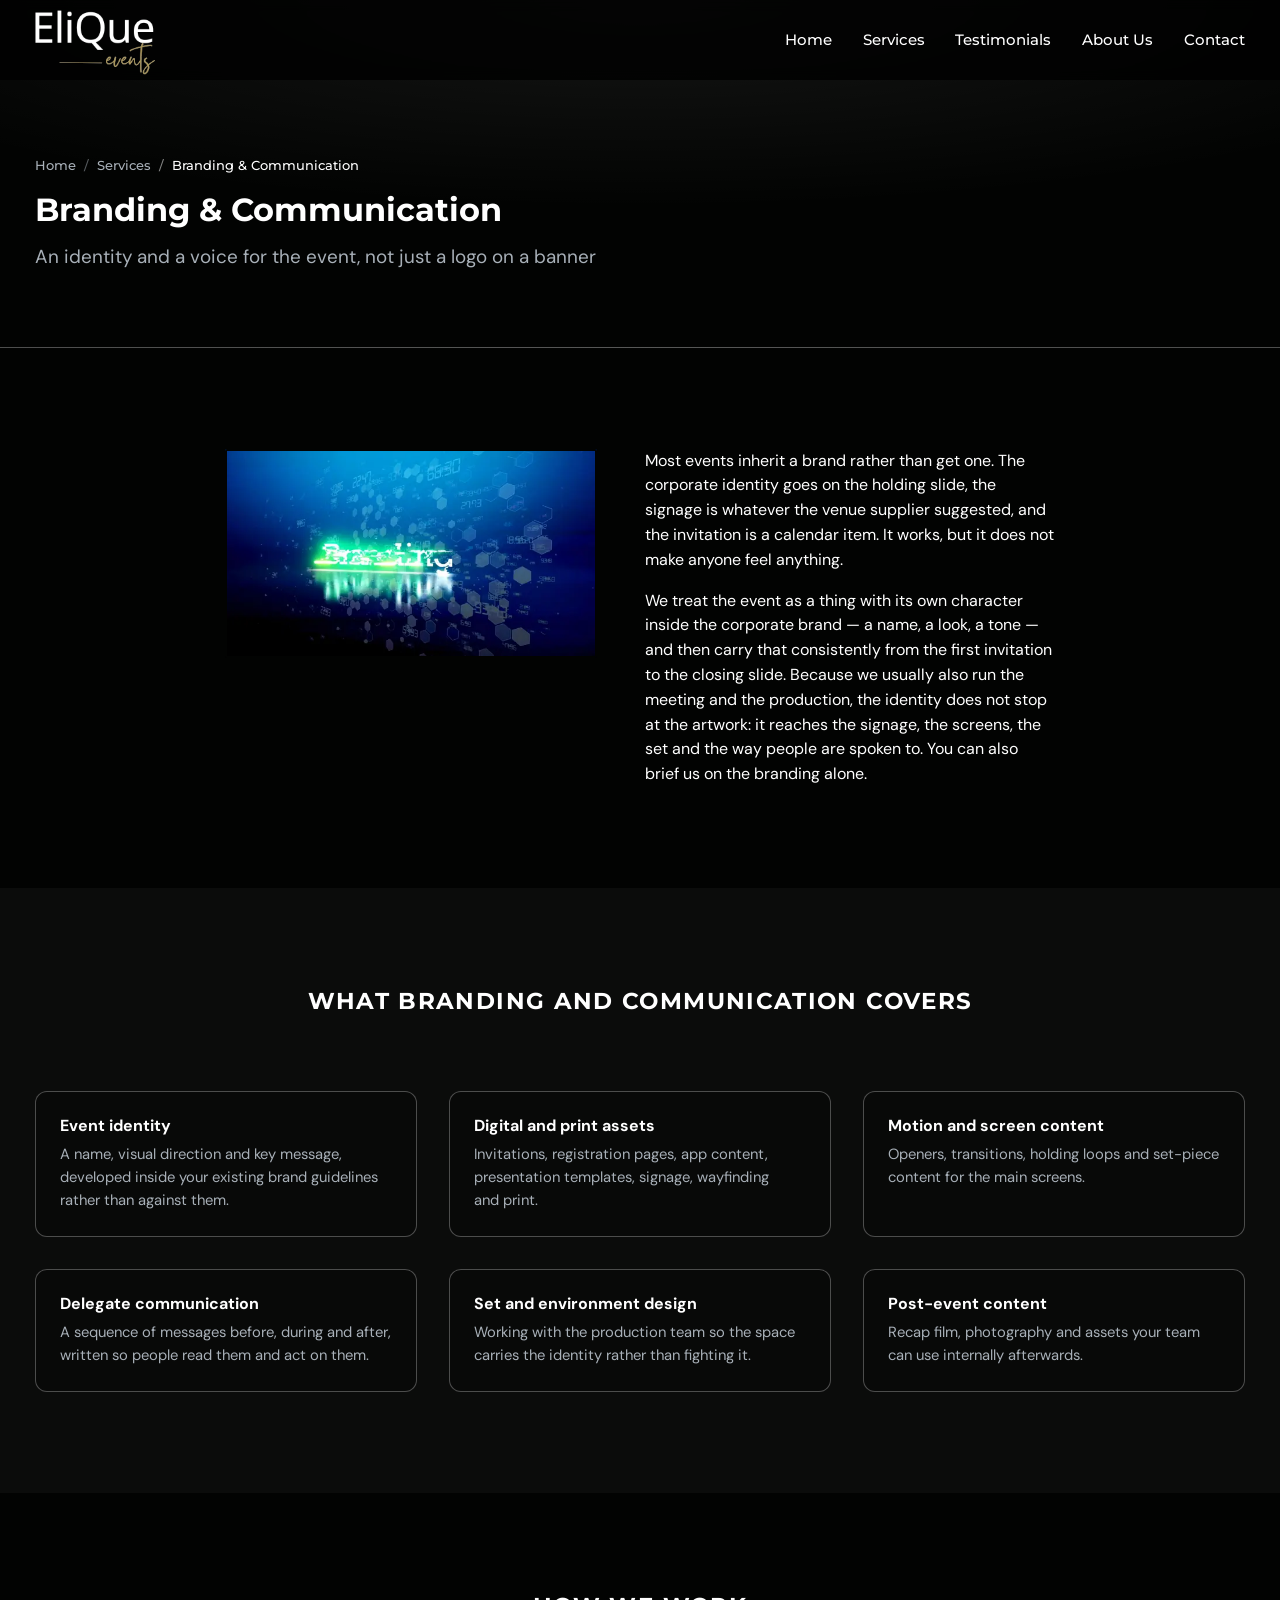
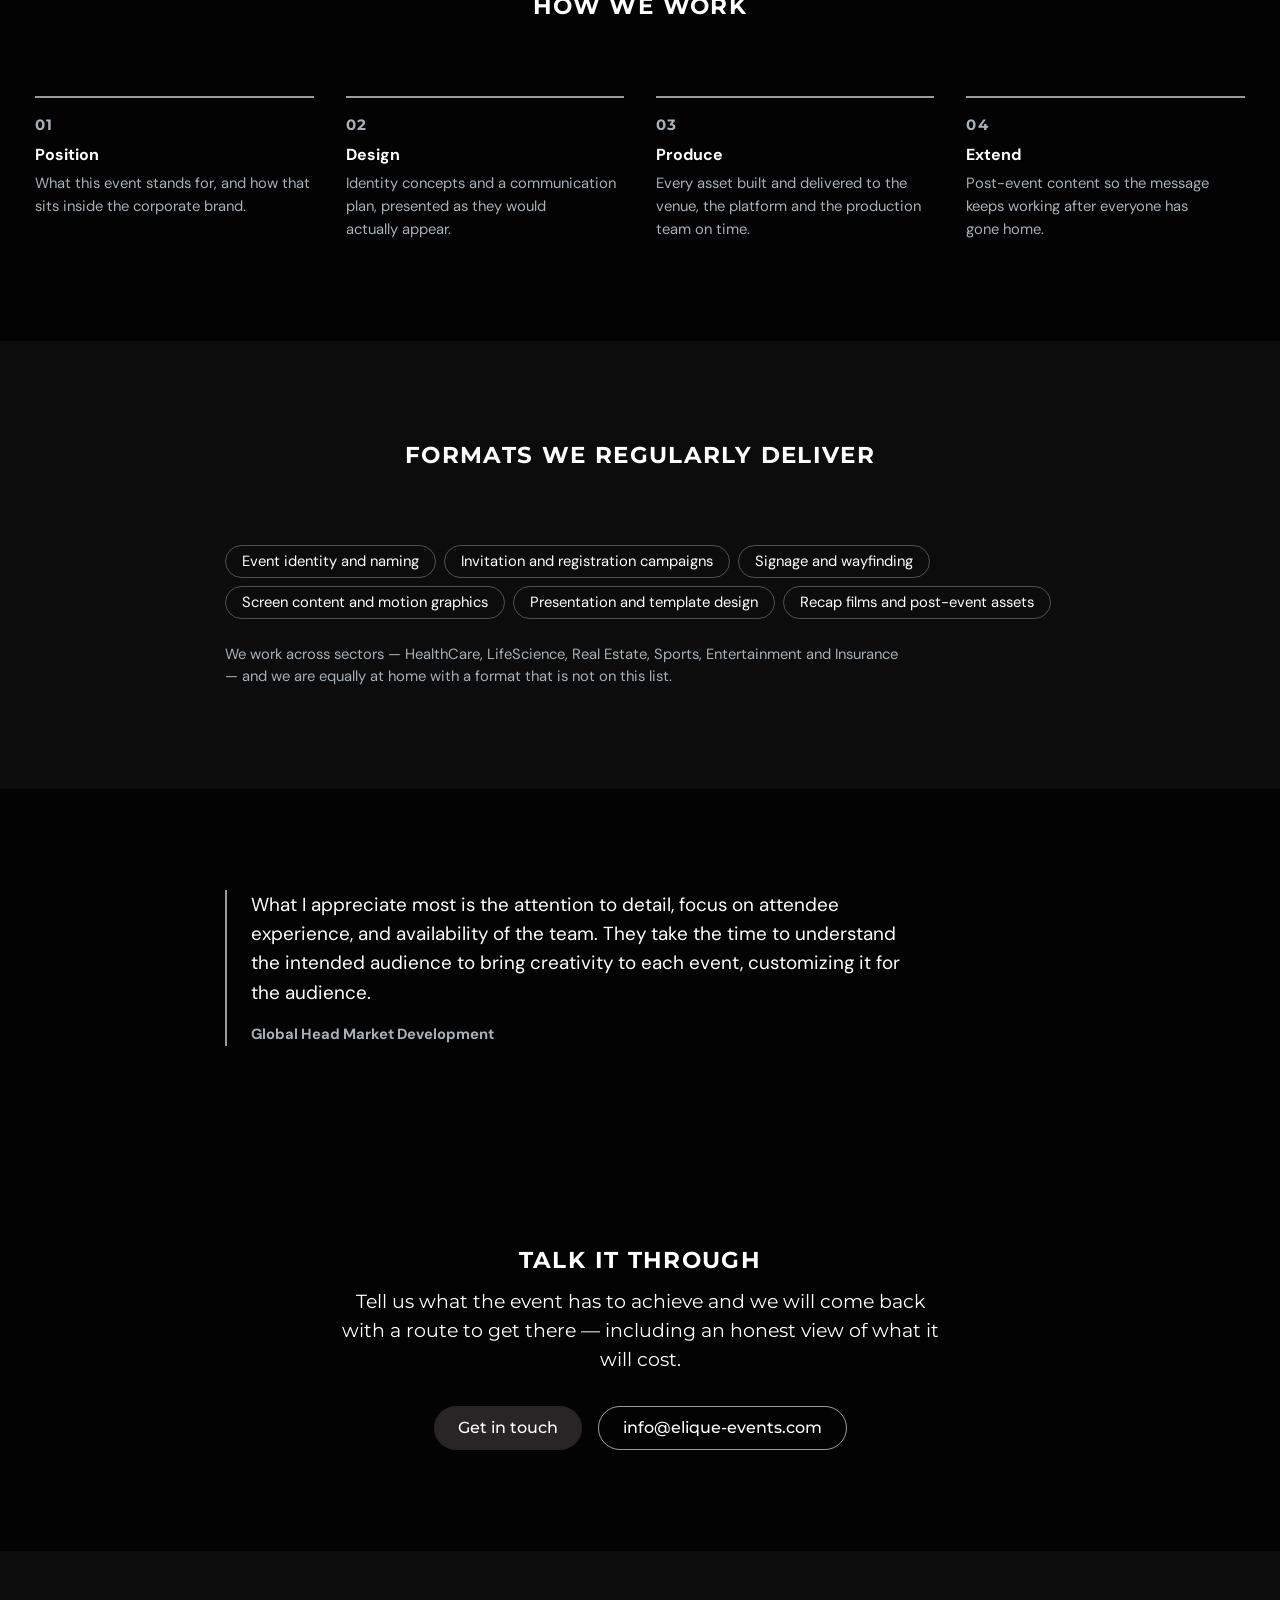
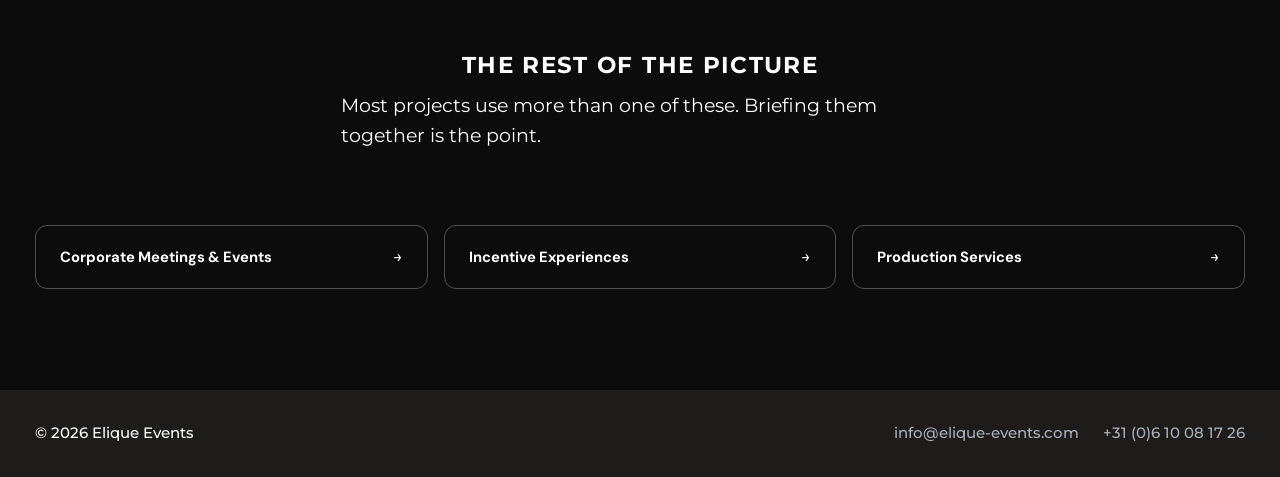
==== commit 21e44410: "Merge branch 'hotfix/1.0.2-video-autoplay-attribute' into develop" ====
--- a/services/branding-and-communication/index.html
+++ b/services/branding-and-communication/index.html
@@ -122,12 +122,11 @@
 
       <section class="section section--intro">
         <div class="shell shell--narrow">
-          <div class="page-media">
-            <picture>
-              <source type="image/avif" srcset="../../assets/img/services/branding-400.avif 400w, ../../assets/img/services/branding-700.avif 700w" sizes="(max-width: 800px) 100vw, 720px">
-              <source type="image/webp" srcset="../../assets/img/services/branding-400.webp 400w, ../../assets/img/services/branding-700.webp 700w" sizes="(max-width: 800px) 100vw, 720px">
-              <img class="page-media__img" src="../../assets/img/services/branding-700.webp" width="700" height="505" decoding="async" alt="Animated branded graphics from an event showreel.">
-            </picture>
+          <div class="page-media page-media--video">
+            <video class="page-media__video" autoplay loop muted playsinline
+              aria-label="Showreel of branded event graphics and signage.">
+              <source src="../../assets/video/services-branding-sm.mp4" type="video/mp4">
+            </video>
           </div>
           <div class="prose">
             <p>Most events inherit a brand rather than get one. The corporate identity goes on the holding slide, the signage is whatever the venue supplier suggested, and the invitation is a calendar item. It works, but it does not make anyone feel anything.</p><p>We treat the event as a thing with its own character inside the corporate brand — a name, a look, a tone — and then carry that consistently from the first invitation to the closing slide. Because we usually also run the meeting and the production, the identity does not stop at the artwork: it reaches the signage, the screens, the set and the way people are spoken to. You can also brief us on the branding alone.</p>
--- a/style.css
+++ b/style.css
@@ -435,12 +435,40 @@
   position: absolute;
   inset: 0;
   z-index: -1;
+  /* A still from the clip, as a background rather than the video's poster
+     attribute. iOS draws a play glyph over a <video> that has no frames yet,
+     and a real poster makes it treat the element as a user-operated player.
+     A background behind the video avoids both while still showing an image
+     from the very first paint. */
+  background-color: #0a1016;
+  background-image: image-set(url('assets/video/hero-water-poster.webp') type('image/webp'));
+  background-size: cover;
+  background-position: center;
 }
 
 .hero__video {
   width: 100%;
   height: 100%;
   object-fit: cover;
+}
+
+/* Only hidden when JS is running to add the class back; without JS the video
+   simply shows as soon as it can. */
+.js .hero__video,
+.js .service-card__media--video video,
+.js .page-media--video video {
+  opacity: 0;
+  transition: opacity 500ms var(--ease-out);
+}
+
+.js .hero__video.is-ready,
+.js .service-card__media--video video.is-ready,
+.js .page-media--video video.is-ready { opacity: 1; }
+
+.service-card__media--video {
+  background-image: image-set(url('assets/video/services-branding-poster-sm.webp') type('image/webp'));
+  background-size: cover;
+  background-position: center;
 }
 
 .hero::after {
@@ -1262,10 +1290,20 @@
   outline-offset: -2px;
 }
 
-.page-media__img {
+.page-media__img,
+.page-media__video {
   width: 100%;
   aspect-ratio: 16 / 9;
   object-fit: cover;
+}
+
+/* Same treatment as the homepage: a still frame as the wrapper's background,
+   with the video fading in on top once it has data. */
+.page-media--video {
+  background-image: image-set(url('assets/video/services-branding-poster-sm.webp') type('image/webp'));
+  background-size: cover;
+  background-position: center;
+  background-color: #0b1a24;
 }
 
 .prose {
@@ -1450,55 +1488,6 @@
   }
 }
 
-/* --- end-to-end proposition (homepage) ----------------------------------- */
-.endtoend {
-  max-width: 780px;
-  margin: var(--space-2xl) auto 0;
-  padding: var(--space-lg);
-  border: 1px solid var(--c-line);
-  border-radius: var(--radius-md);
-  background: rgba(0, 0, 0, 0.35);
-  text-align: center;
-}
-
-.endtoend__title {
-  font-size: var(--text-md);
-  font-weight: 700;
-}
-
-.endtoend__text {
-  margin-top: var(--space-sm);
-  font-family: var(--font-body);
-  font-weight: 400;
-  font-size: var(--text-sm);
-  text-align: left;
-}
-
-.endtoend__chain {
-  display: flex;
-  flex-wrap: wrap;
-  justify-content: center;
-  align-items: center;
-  gap: var(--space-2xs) 0;
-  margin: var(--space-lg) 0 0;
-  padding: 0;
-  list-style: none;
-  font-family: var(--font-body);
-  font-size: var(--text-xs);
-  font-weight: 700;
-  letter-spacing: 0.06em;
-  text-transform: uppercase;
-}
-
-.endtoend__chain li { padding-inline: var(--space-2xs); }
-
-.endtoend__chain li + li::before {
-  content: '\2192';
-  margin-right: var(--space-sm);
-  color: var(--c-text-dim);
-  font-weight: 400;
-}
-
 /* Whole service card is clickable, but there is still only one link in the
    accessibility tree. */
 .service-card { position: relative; }
